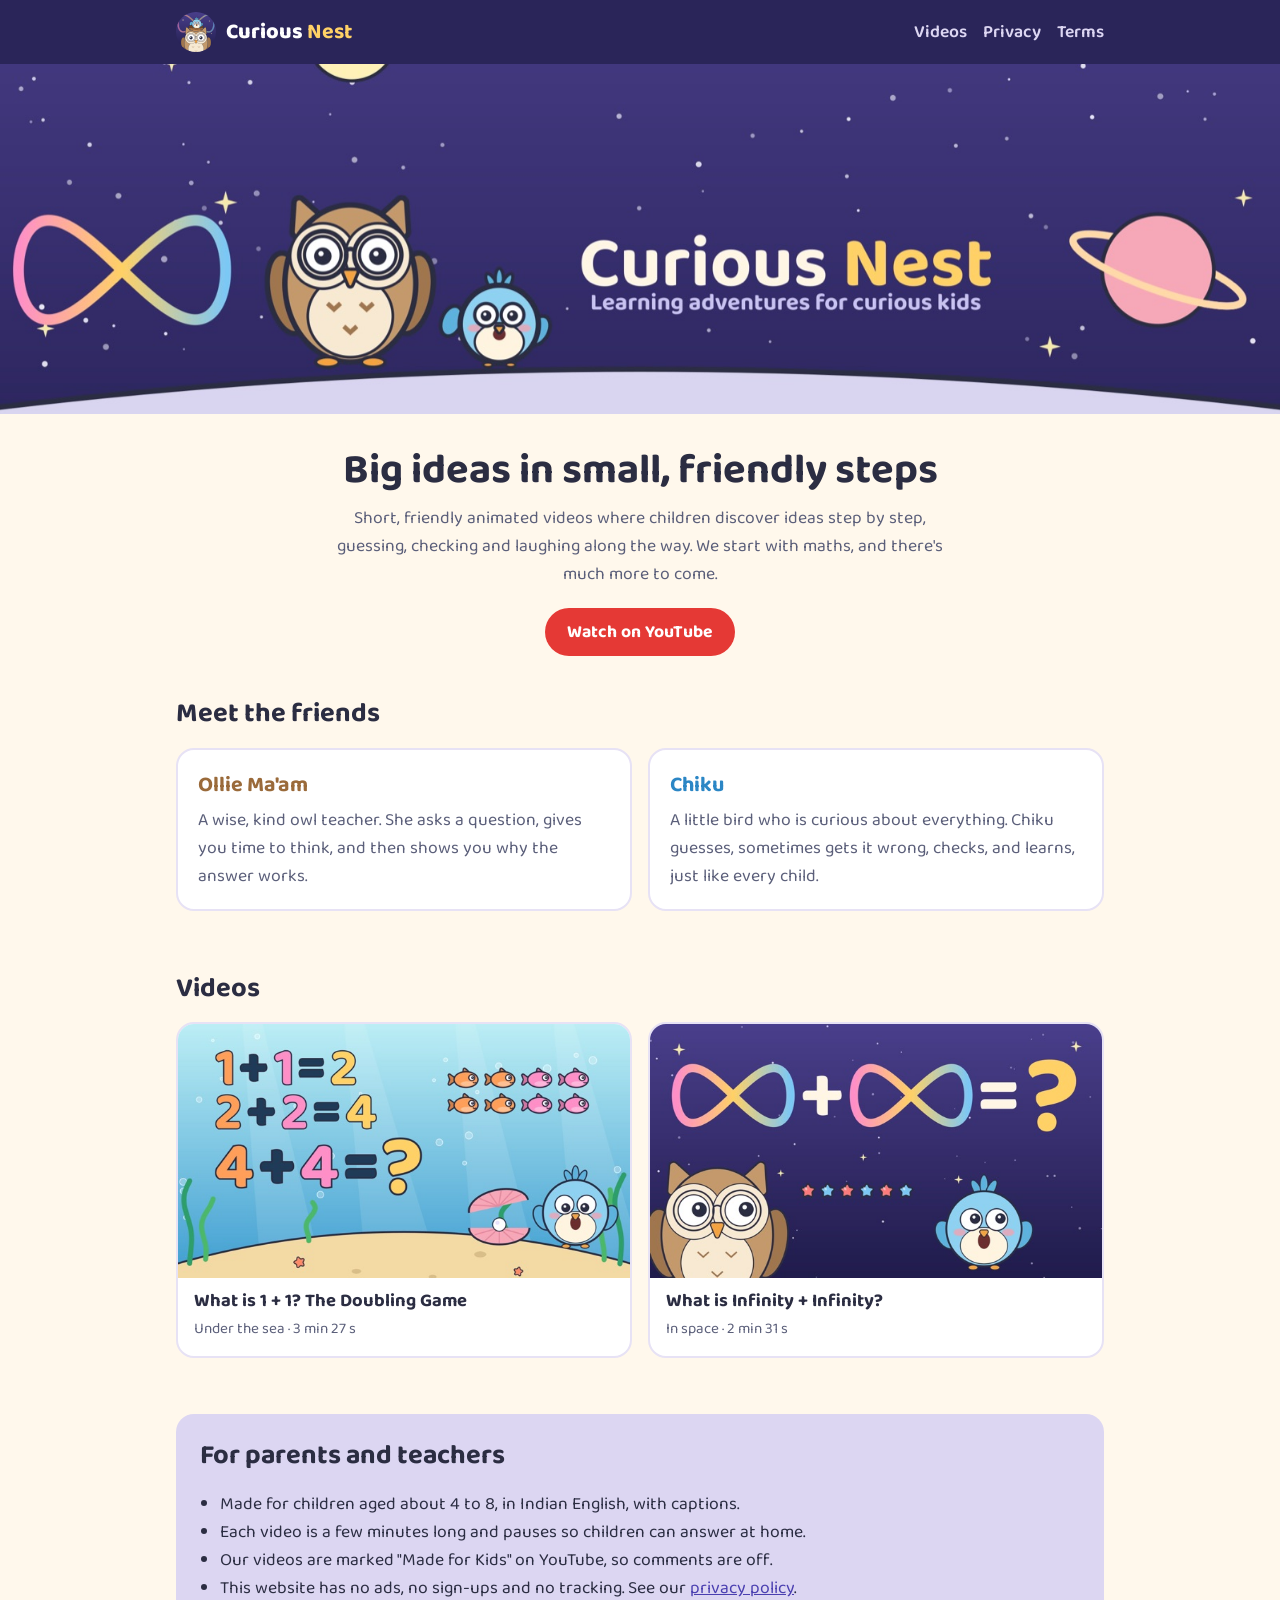
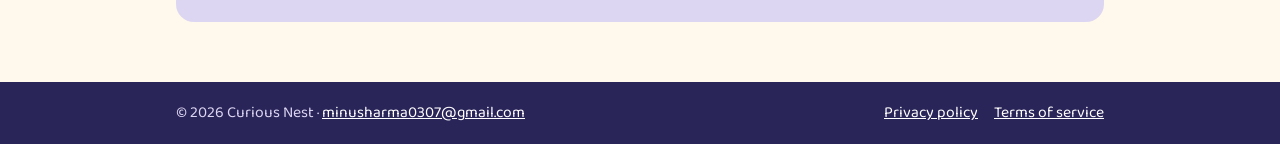
==== index.html @ a241dede "Curious Nest website: homepage, privacy policy and terms Co-Authored-By: Claude Opus 5.5 <noreply@an" ====
<!doctype html>
<html lang="en-IN">
<head>
  <meta charset="utf-8">
  <meta name="viewport" content="width=device-width, initial-scale=1">
  <title>Curious Nest</title>
  <meta name="description" content="Curious Nest makes short, friendly animated learning videos for young children, with Ollie the owl and Chiku the bird.">
  <link rel="icon" href="favicon.png">
  <link rel="stylesheet" href="style.css">
</head>
<body>
  <header class="top">
    <div class="wrap">
      <a class="brand" href="./"><img src="img/logo.png" alt=""><span>Curious <b>Nest</b></span></a>
      <nav>
        <a href="#videos">Videos</a>
        <a href="privacy.html">Privacy</a>
        <a href="terms.html">Terms</a>
      </nav>
    </div>
  </header>

  <div class="hero" role="img" aria-label="Ollie the owl and Chiku the bird on the moon, next to the words Curious Nest: learning adventures for curious kids"></div>

  <main class="wrap">
    <div class="intro">
      <h1>Big ideas in small, friendly steps</h1>
      <p>Short, friendly animated videos where children discover ideas step by step,
        guessing, checking and laughing along the way. We start with maths, and there's much more to come.</p>
      <a class="button" href="https://www.youtube.com/channel/UCYclBr51SW5hWYQV5gqO5CA">Watch on YouTube</a>
    </div>

    <section>
      <h2>Meet the friends</h2>
      <div class="pals">
        <div class="pal owl">
          <h3>Ollie Ma'am</h3>
          <p>A wise, kind owl teacher. She asks a question, gives you time to think, and then shows you why the answer works.</p>
        </div>
        <div class="pal bird">
          <h3>Chiku</h3>
          <p>A little bird who is curious about everything. Chiku guesses, sometimes gets it wrong, checks, and learns, just like every child.</p>
        </div>
      </div>
    </section>

    <section id="videos">
      <h2>Videos</h2>
      <div class="videos">
        <a class="video" href="https://youtu.be/ZRwG7fQU1Zs">
          <img src="img/doubling.jpg" alt="1 + 1 = 2, 2 + 2 = 4, 4 + 4 = ? with fish and a magic shell under the sea">
          <div><b>What is 1 + 1? The Doubling Game</b><small>Under the sea · 3 min 27 s</small></div>
        </a>
        <a class="video" href="https://youtu.be/FH7QrwPEx4g">
          <img src="img/infinity.jpg" alt="Infinity plus infinity equals what? with Ollie and an amazed Chiku in space">
          <div><b>What is Infinity + Infinity?</b><small>In space · 2 min 31 s</small></div>
        </a>
      </div>
    </section>

    <section>
      <div class="parents">
        <h2>For parents and teachers</h2>
        <ul>
          <li>Made for children aged about 4 to 8, in Indian English, with captions.</li>
          <li>Each video is a few minutes long and pauses so children can answer at home.</li>
          <li>Our videos are marked "Made for Kids" on YouTube, so comments are off.</li>
          <li>This website has no ads, no sign-ups and no tracking. See our <a href="privacy.html">privacy policy</a>.</li>
        </ul>
      </div>
    </section>
  </main>

  <footer>
    <div class="wrap">
      <span>© 2026 Curious Nest · <a href="mailto:minusharma0307@gmail.com">minusharma0307@gmail.com</a></span>
      <nav>
        <a href="privacy.html">Privacy policy</a>
        <a href="terms.html">Terms of service</a>
      </nav>
    </div>
  </footer>
</body>
</html>
---- style.css ----
/* Curious Nest: shared styles for the homepage, privacy policy and terms. */

@font-face {
  font-family: "Baloo 2";
  src: url("fonts/Baloo2.ttf") format("truetype");
  font-weight: 400 800;
  font-display: swap;
}

:root {
  --sky: #3B3478;
  --sky-deep: #2A2559;
  --lavender: #DCD6F2;
  --cream: #FFF8EC;
  --ink: #2B2D42;
  --soft: #5B5F7A;
  --gold: #FFD166;
  --pink: #F4A6BC;
  --blue: #7CC8F5;
  --card: #FFFFFF;
  --line: #E7E2F5;
}

* { box-sizing: border-box; }

html { -webkit-text-size-adjust: 100%; }

body {
  margin: 0;
  background: var(--cream);
  color: var(--ink);
  font-family: "Baloo 2", system-ui, -apple-system, "Segoe UI", sans-serif;
  font-size: 1.1rem;
  line-height: 1.6;
}

a { color: #4A3FB0; }
a:hover { color: var(--sky-deep); }

.wrap { max-width: 960px; margin: 0 auto; padding: 0 16px; }

/* Top bar */
.top {
  background: var(--sky-deep);
  color: #fff;
}
.top .wrap {
  display: flex;
  align-items: center;
  justify-content: space-between;
  gap: 12px;
  min-height: 64px;
}
.brand {
  display: flex;
  align-items: center;
  gap: 10px;
  color: #fff;
  text-decoration: none;
  font-weight: 800;
  font-size: 1.35rem;
}
.brand img { width: 40px; height: 40px; border-radius: 50%; }
.brand span b { color: var(--gold); }
.top nav { display: flex; gap: 16px; flex-wrap: wrap; }
.top nav a { color: var(--lavender); text-decoration: none; font-weight: 600; }
.top nav a:hover { color: #fff; }

/* Homepage hero */
.hero {
  background: var(--sky-deep) url("img/hero.jpg") center / cover no-repeat;
  aspect-ratio: 1600 / 437;
}
.intro {
  text-align: center;
  padding: 32px 0 8px;
}
.intro h1 {
  margin: 0;
  font-size: clamp(1.8rem, 5vw, 2.6rem);
  line-height: 1.2;
}
.intro p { margin: 8px auto 0; max-width: 640px; color: var(--soft); }

.button {
  display: inline-block;
  margin-top: 20px;
  padding: 10px 22px;
  border-radius: 999px;
  background: #E53935;
  color: #fff;
  font-weight: 700;
  text-decoration: none;
}
.button:hover { background: #C62828; color: #fff; }

section { padding: 28px 0; }
section h2 { font-size: 1.7rem; margin: 0 0 12px; }

/* Characters */
.pals {
  display: grid;
  grid-template-columns: repeat(auto-fit, minmax(260px, 1fr));
  gap: 16px;
}
.pal {
  background: var(--card);
  border: 2px solid var(--line);
  border-radius: 18px;
  padding: 18px 20px;
}
.pal h3 { margin: 0 0 4px; font-size: 1.35rem; }
.pal.owl h3 { color: #9A6A3A; }
.pal.bird h3 { color: #2B86C5; }
.pal p { margin: 0; color: var(--soft); }

/* Videos */
.videos {
  display: grid;
  grid-template-columns: repeat(auto-fit, minmax(260px, 1fr));
  gap: 16px;
}
.video {
  display: block;
  background: var(--card);
  border: 2px solid var(--line);
  border-radius: 18px;
  overflow: hidden;
  text-decoration: none;
  color: var(--ink);
}
.video:hover { border-color: var(--blue); }
.video img { display: block; width: 100%; aspect-ratio: 16 / 9; object-fit: cover; }
.video div { padding: 12px 16px 14px; }
.video b { display: block; font-size: 1.15rem; line-height: 1.3; }
.video small { color: var(--soft); font-size: 0.95rem; }

/* Parents */
.parents {
  background: var(--lavender);
  border-radius: 18px;
  padding: 20px 24px;
}
.parents ul { margin: 8px 0 0; padding-left: 20px; }

/* Policy pages */
.doc { padding: 32px 0 16px; }
.doc h1 { font-size: clamp(1.8rem, 5vw, 2.4rem); margin: 0; line-height: 1.2; }
.doc .updated { color: var(--soft); margin: 4px 0 24px; }
.doc h2 { font-size: 1.35rem; margin: 28px 0 6px; }
.doc p, .doc li { max-width: 72ch; }
.doc ul { padding-left: 22px; }

/* Footer */
footer {
  margin-top: 32px;
  background: var(--sky-deep);
  color: var(--lavender);
  font-size: 0.98rem;
}
footer .wrap {
  display: flex;
  flex-wrap: wrap;
  justify-content: space-between;
  gap: 8px 24px;
  padding-top: 18px;
  padding-bottom: 18px;
}
footer a { color: #fff; }
footer nav { display: flex; gap: 16px; flex-wrap: wrap; }
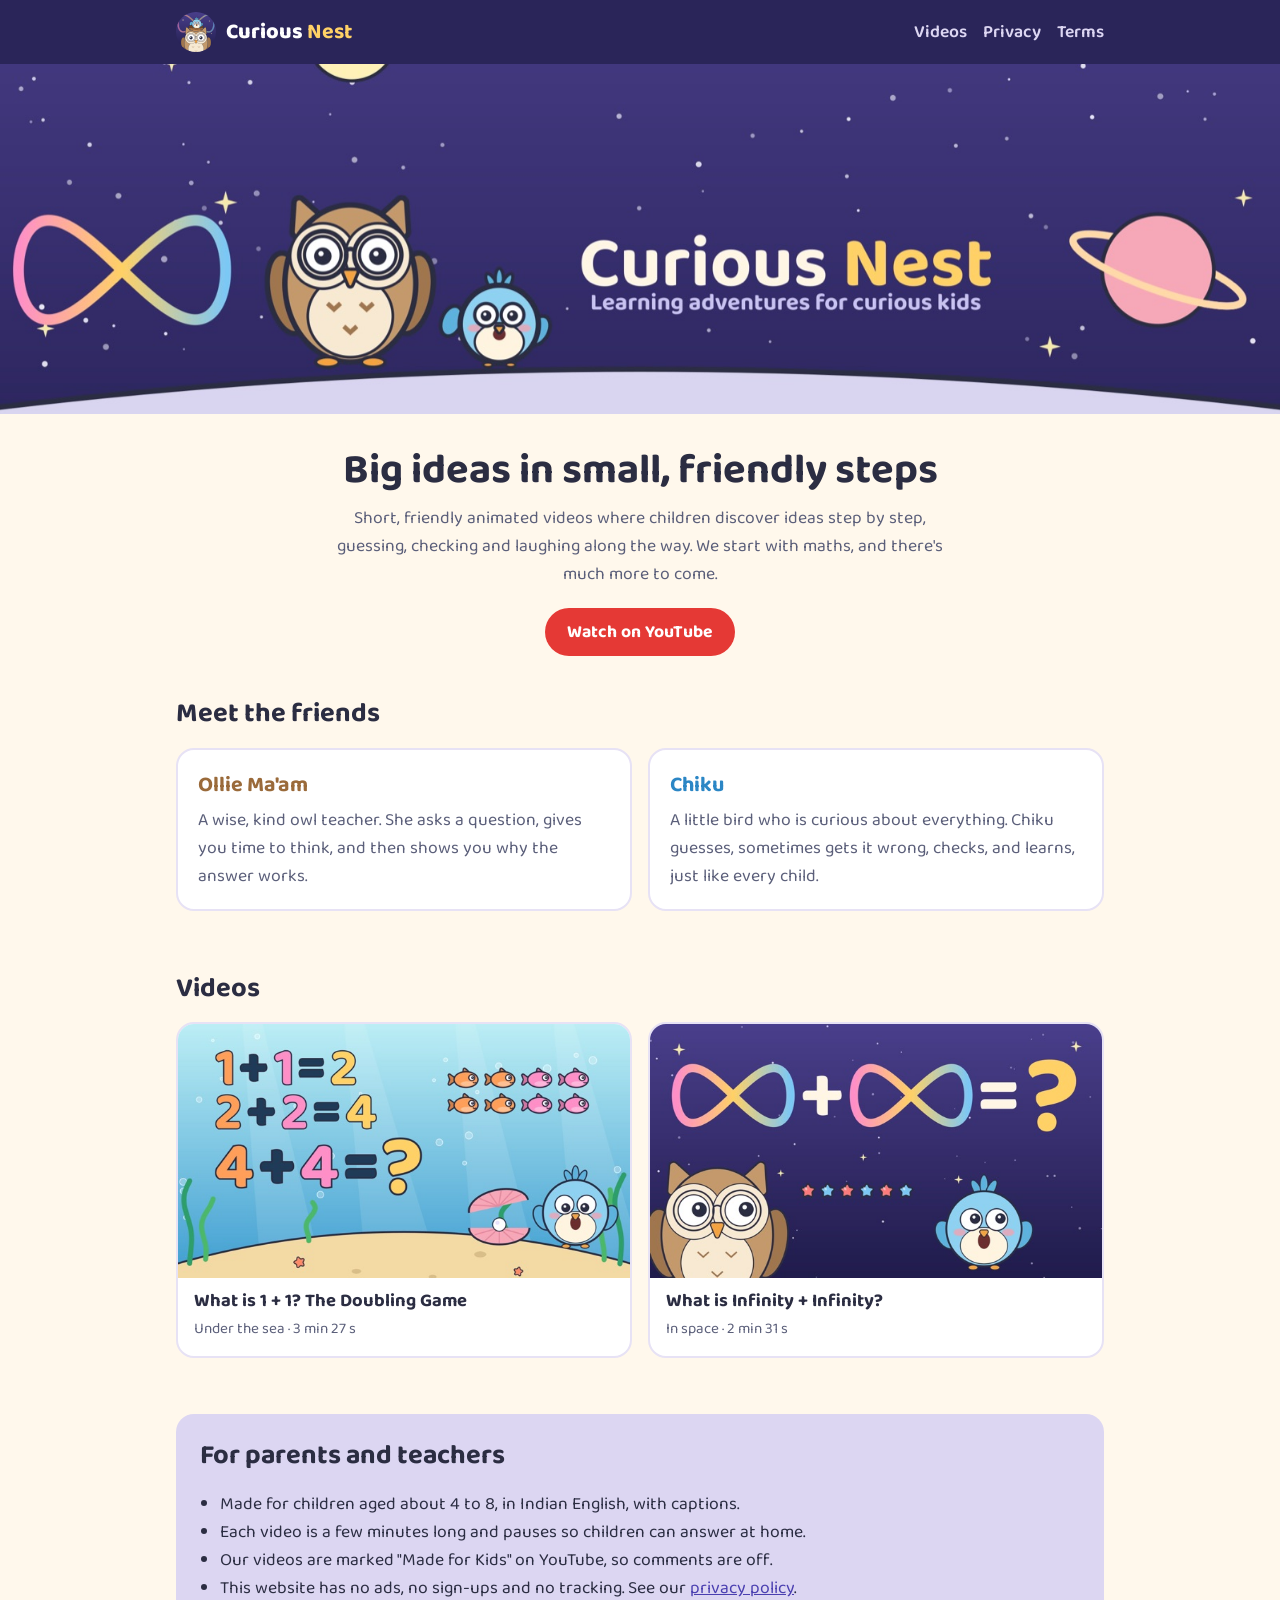
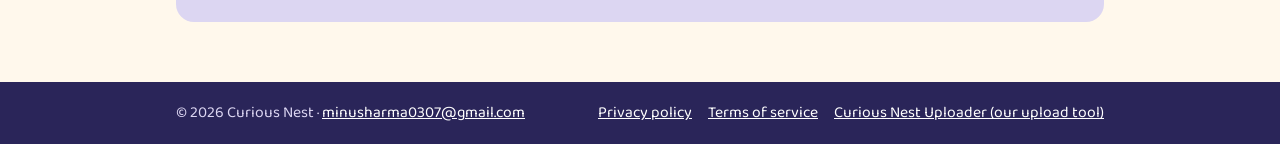
==== commit 38e0c58b: "Privacy: mention the post-upload status check; link the upload tool from the homepage Co-Authored-By" ====
--- a/index.html
+++ b/index.html
@@ -77,6 +77,7 @@
       <nav>
         <a href="privacy.html">Privacy policy</a>
         <a href="terms.html">Terms of service</a>
+        <a href="privacy.html#uploader">Curious Nest Uploader (our upload tool)</a>
       </nav>
     </div>
   </footer>
